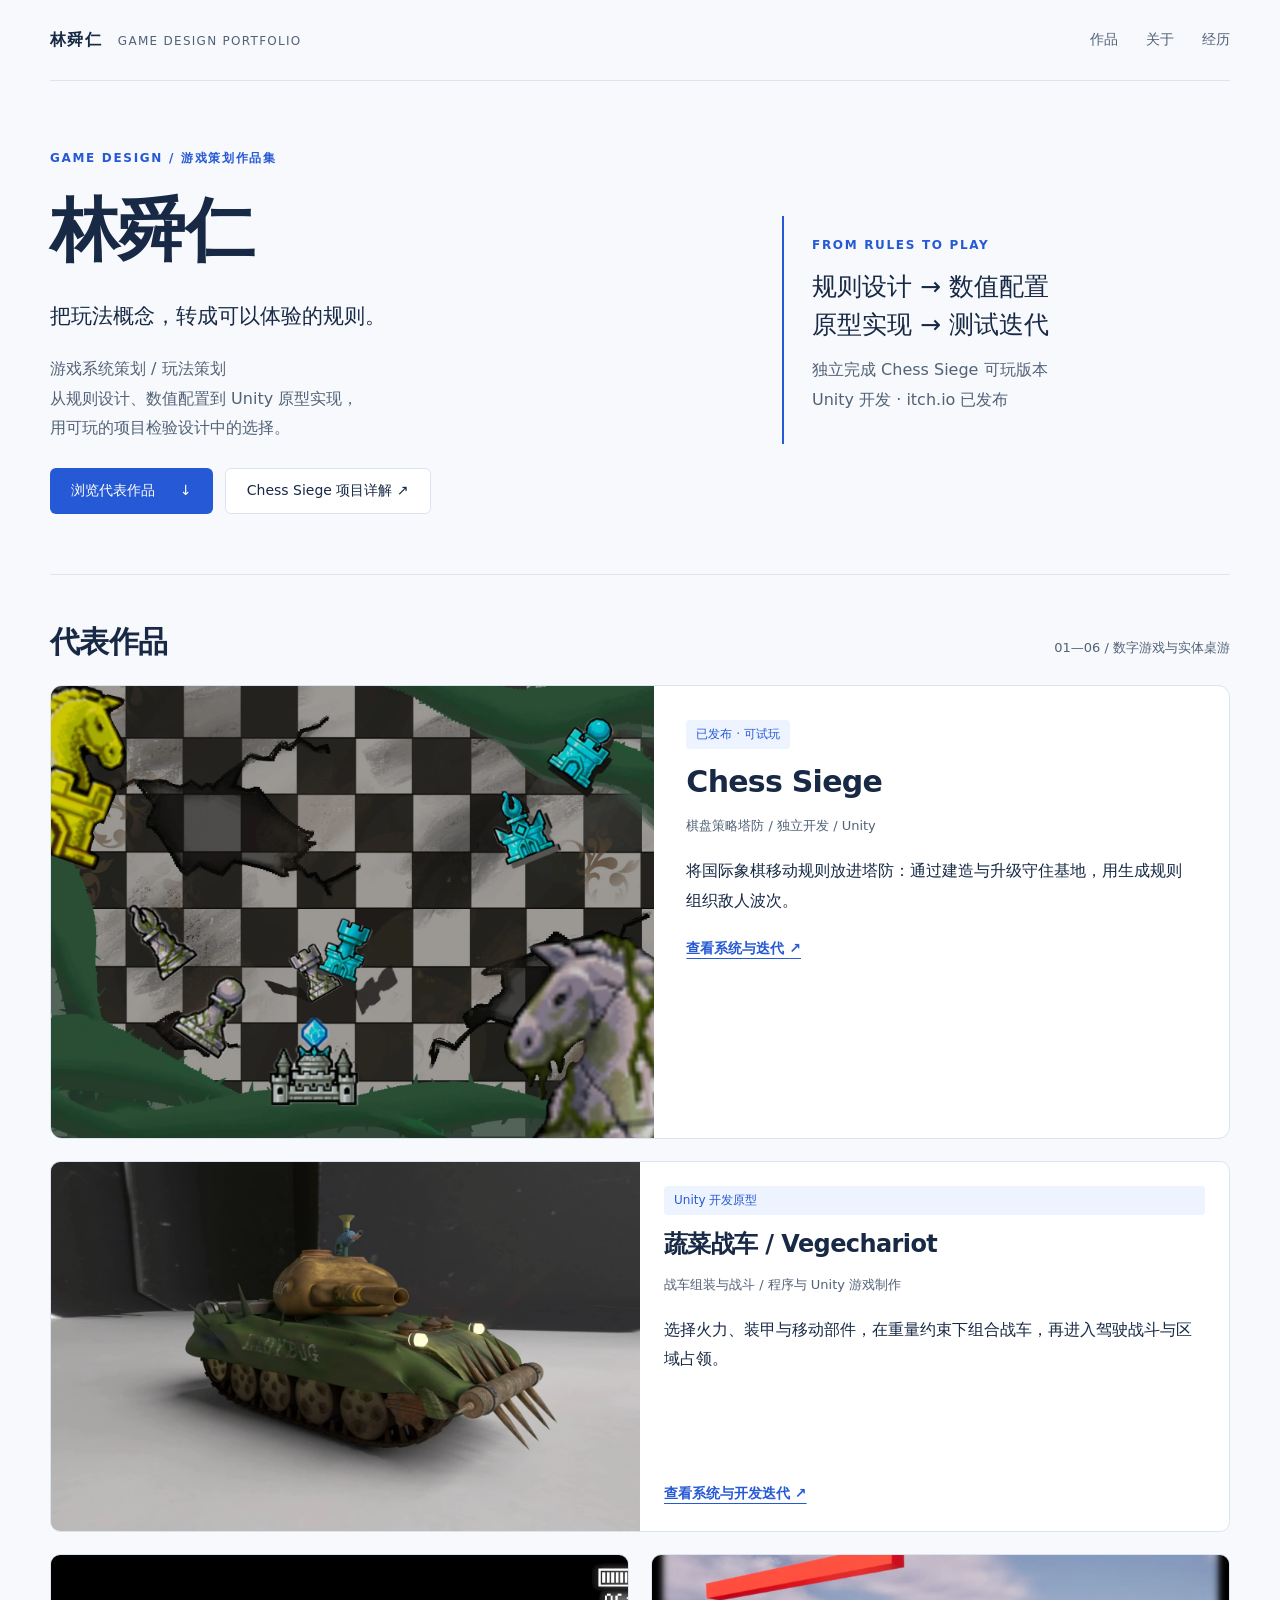
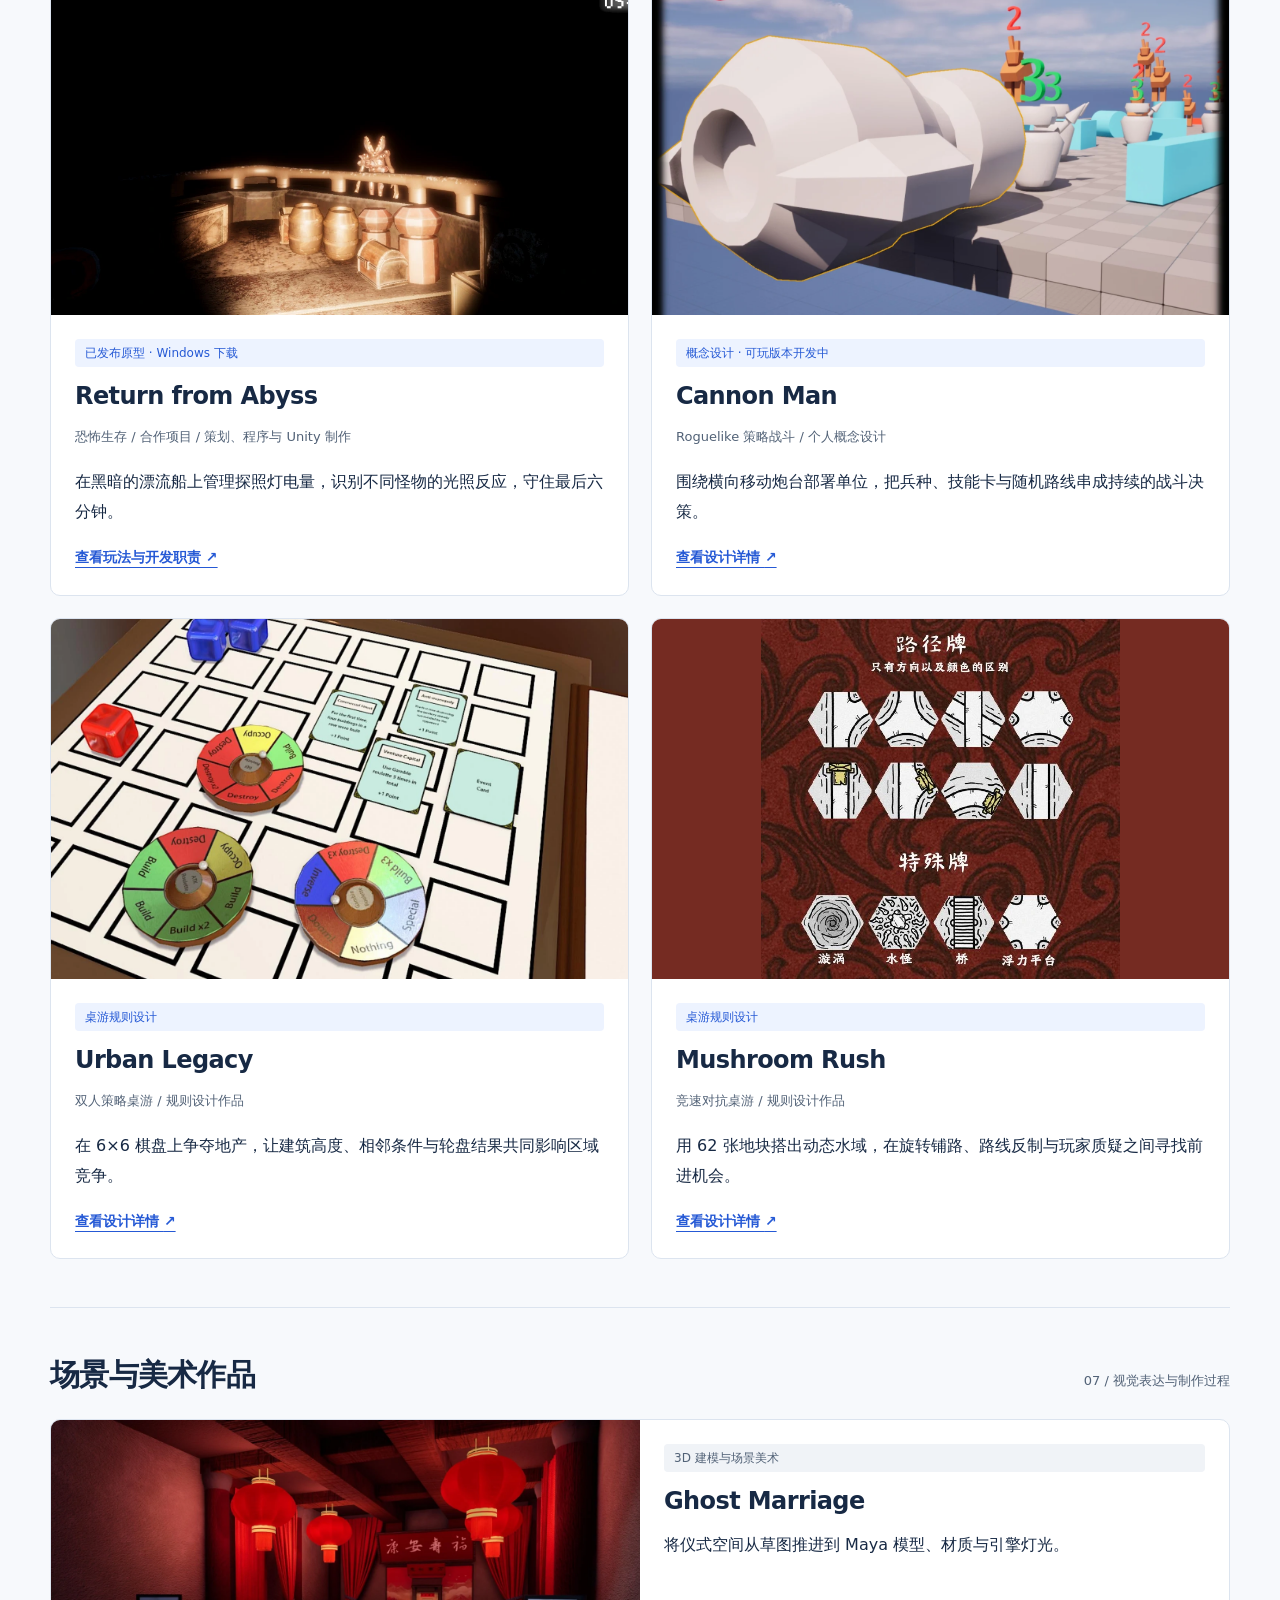
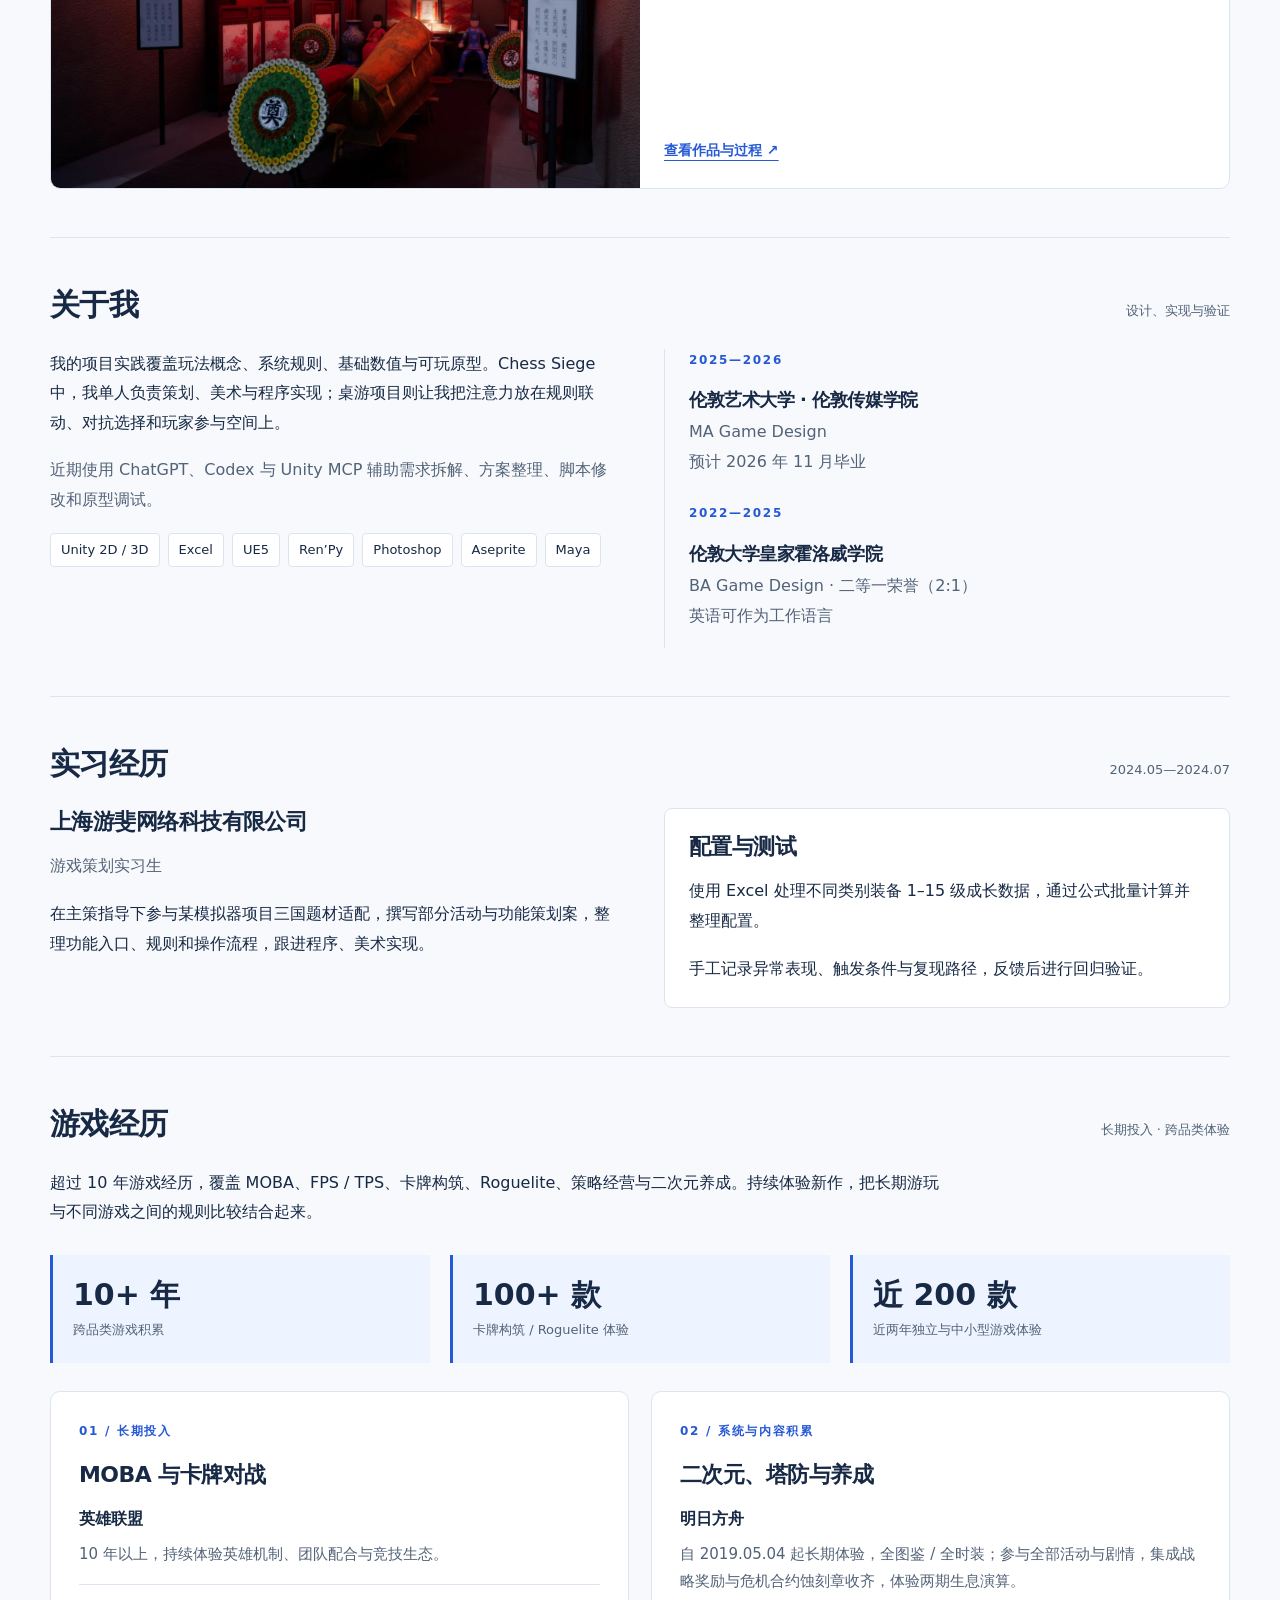
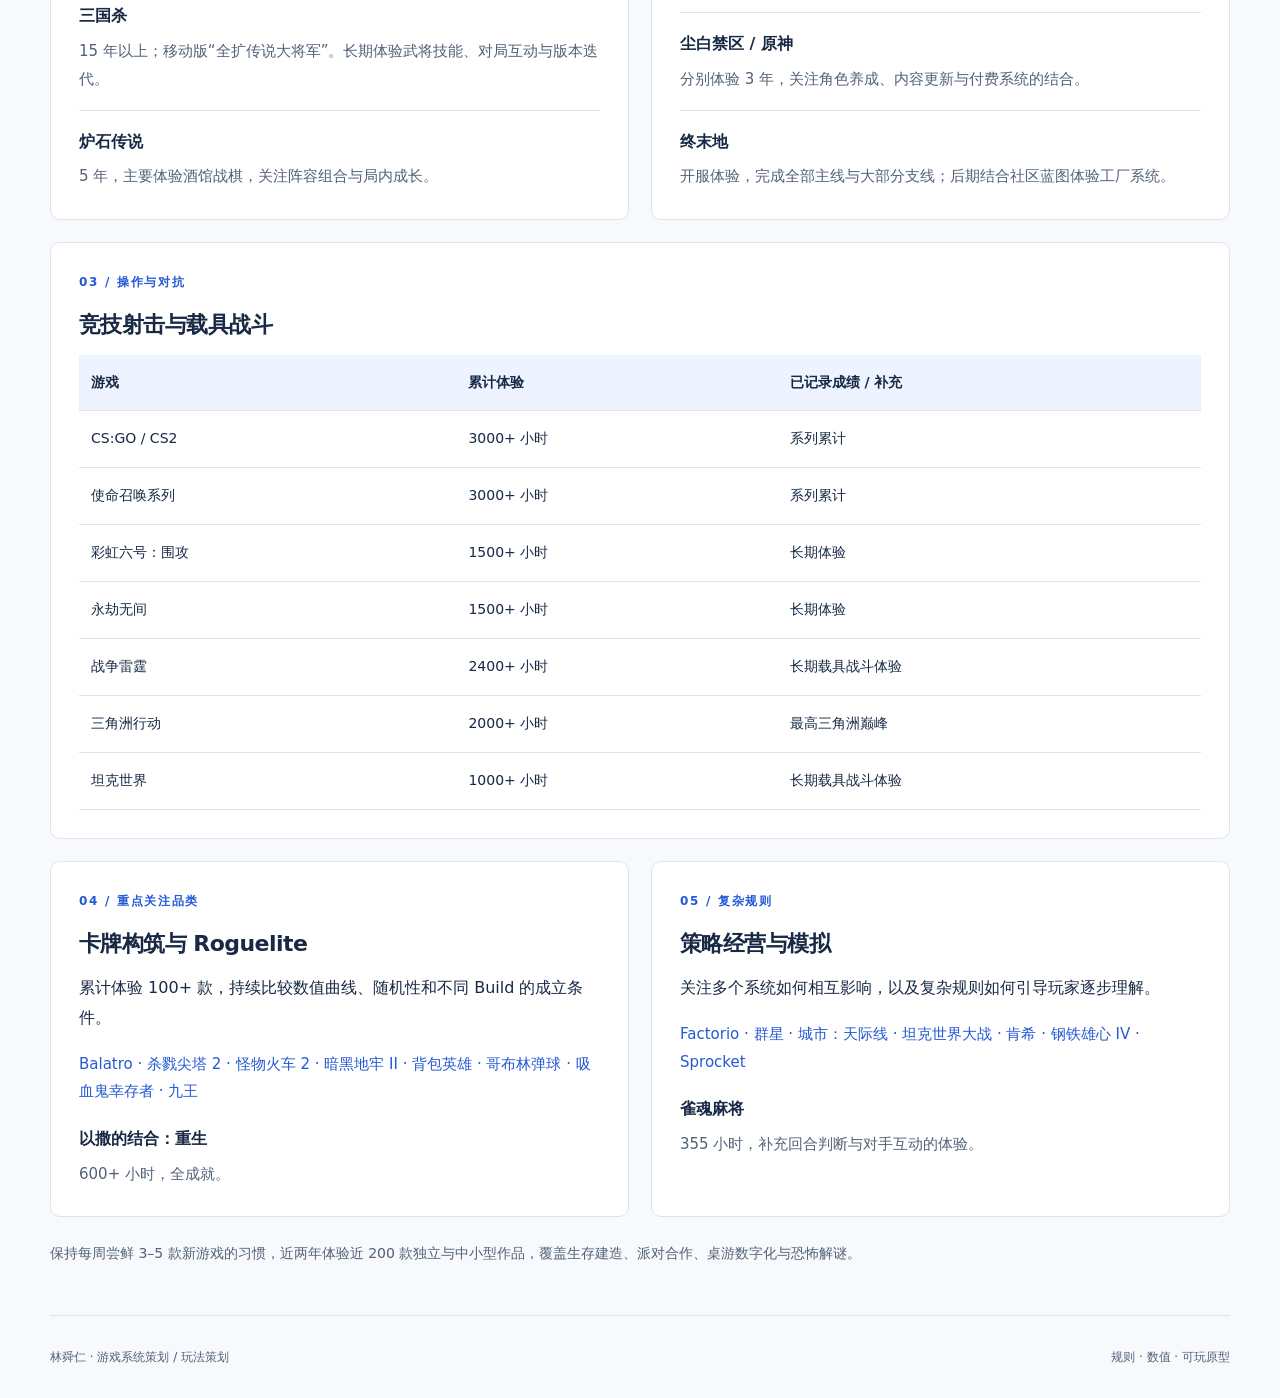
==== site/index.html @ e07d3a99 "Publish first portfolio version" ====
<!doctype html><html lang="zh-CN"><head><meta charset="utf-8"><meta name="viewport" content="width=device-width,initial-scale=1"><meta name="description" content="游戏策划作品集：林舜仁的游戏系统策划与玩法策划作品集，展示规则、数值配置和可玩原型。"><meta name="robots" content="noindex"><title>游戏策划作品集｜林舜仁</title><link rel="icon" type="image/svg+xml" href="assets/favicon.svg"><link rel="stylesheet" href="assets/style.css"></head><body><a class="skip" href="#main">跳到正文</a><header class="wrap top"><a class="brand" href="index.html">林舜仁<span>GAME DESIGN PORTFOLIO</span></a><nav aria-label="主导航"><a href="index.html#projects">作品</a><a href="index.html#about">关于</a><a href="index.html#experience">经历</a></nav></header><main id="main" class="wrap"><section class="hero"><div><p class="eyebrow">GAME DESIGN / 游戏策划作品集</p><h1>林舜仁</h1><p class="lead">把玩法概念，转成可以体验的规则。</p><p class="intro">游戏系统策划 / 玩法策划<br>从规则设计、数值配置到 Unity 原型实现，<br>用可玩的项目检验设计中的选择。</p><div class="actions"><a class="button" href="#projects">浏览代表作品 <span aria-hidden="true">↓</span></a><a class="button secondary" href="projects/chess-siege.html">Chess Siege 项目详解 ↗</a></div></div><aside class="hero-note"><p class="eyebrow">FROM RULES TO PLAY</p><p class="large">规则设计 → 数值配置<br>原型实现 → 测试迭代</p><p class="muted">独立完成 Chess Siege 可玩版本<br>Unity 开发 · itch.io 已发布</p></aside></section><section id="projects" class="section"><div class="section-head"><h2>代表作品</h2><span>01—06 / 数字游戏与实体桌游</span></div><article class="featured"><div class="feature-art"><img src="assets/works/chess-cover.webp" alt="Chess Siege 原作品主视觉" width="1600" height="1199" loading="lazy"></div><div class="card-body"><span class="tag">已发布 · 可试玩</span><h3>Chess Siege</h3><p class="meta">棋盘策略塔防 / 独立开发 / Unity</p><p>将国际象棋移动规则放进塔防：通过建造与升级守住基地，用生成规则组织敌人波次。</p><a class="detail-link" href="projects/chess-siege.html">查看系统与迭代 <span aria-hidden="true">↗</span></a></div></article><div class="cards"><article class="card vege-card"><div class="feature-art"><img src="assets/works/vegechariot-cover.webp" width="1600" height="888" alt="蔬菜战车项目封面：由蔬菜部件组合的战车" loading="lazy"></div><div class="card-body"><span class="tag">Unity 开发原型</span><h3>蔬菜战车 / Vegechariot</h3><p class="meta">战车组装与战斗 / 程序与 Unity 游戏制作</p><p>选择火力、装甲与移动部件，在重量约束下组合战车，再进入驾驶战斗与区域占领。</p><a class="detail-link" href="projects/vegechariot.html">查看系统与开发迭代 ↗</a></div></article><article class="card"><div class="feature-art"><img src="assets/works/abyss-cover.webp" width="1009" height="560" alt="Return from Abyss 的甲板与怪物游戏画面" loading="lazy"></div><div class="card-body"><span class="tag">已发布原型 · Windows 下载</span><h3>Return from Abyss</h3><p class="meta">恐怖生存 / 合作项目 / 策划、程序与 Unity 制作</p><p>在黑暗的漂流船上管理探照灯电量，识别不同怪物的光照反应，守住最后六分钟。</p><a class="detail-link" href="projects/return-from-abyss.html">查看玩法与开发职责 ↗</a></div></article><article class="card"><div class="feature-art"><img src="assets/works/cannon-cover.webp" alt="Cannon Man 概念主视觉" width="1559" height="1400" loading="lazy"></div><div class="card-body"><span class="tag">概念设计 · 可玩版本开发中</span><h3>Cannon Man</h3><p class="meta">Roguelike 策略战斗 / 个人概念设计</p><p>围绕横向移动炮台部署单位，把兵种、技能卡与随机路线串成持续的战斗决策。</p><a class="detail-link" href="projects/cannon-man.html">查看设计详情 <span aria-hidden="true">↗</span></a></div></article><article class="card"><div class="feature-art"><img src="assets/works/urban-cover.webp" alt="Urban Legacy 棋盘与组件" width="1464" height="1342" loading="lazy"></div><div class="card-body"><span class="tag">桌游规则设计</span><h3>Urban Legacy</h3><p class="meta">双人策略桌游 / 规则设计作品</p><p>在 6×6 棋盘上争夺地产，让建筑高度、相邻条件与轮盘结果共同影响区域竞争。</p><a class="detail-link" href="projects/urban-legacy.html">查看设计详情 <span aria-hidden="true">↗</span></a></div></article><article class="card"><div class="feature-art"><img src="assets/works/mushroom-cover.webp" alt="Mushroom Rush 原规则中的地块设计" width="660" height="662" loading="lazy"></div><div class="card-body"><span class="tag">桌游规则设计</span><h3>Mushroom Rush</h3><p class="meta">竞速对抗桌游 / 规则设计作品</p><p>用 62 张地块搭出动态水域，在旋转铺路、路线反制与玩家质疑之间寻找前进机会。</p><a class="detail-link" href="projects/mushroom-rush.html">查看设计详情 <span aria-hidden="true">↗</span></a></div></article></div></section><section id="visual-works" class="section"><div class="section-head"><h2>场景与美术作品</h2><span>07 / 视觉表达与制作过程</span></div><div class="art-cards"><article class="card"><div class="feature-art"><img src="assets/works/ghost-cover.webp" width="1600" height="900" alt="Ghost Marriage 最终作品画面" loading="lazy"></div><div class="card-body"><span class="tag neutral">3D 建模与场景美术</span><h3>Ghost Marriage</h3><p>将仪式空间从草图推进到 Maya 模型、材质与引擎灯光。</p><a class="detail-link" href="projects/ghost-marriage.html">查看作品与过程 ↗</a></div></article></div></section><section id="about" class="section"><div class="section-head"><h2>关于我</h2><span>设计、实现与验证</span></div><div class="split"><div><p>我的项目实践覆盖玩法概念、系统规则、基础数值与可玩原型。Chess Siege 中，我单人负责策划、美术与程序实现；桌游项目则让我把注意力放在规则联动、对抗选择和玩家参与空间上。</p><p class="muted">近期使用 ChatGPT、Codex 与 Unity MCP 辅助需求拆解、方案整理、脚本修改和原型调试。</p><div class="tools"><span>Unity 2D / 3D</span><span>Excel</span><span>UE5</span><span>Ren’Py</span><span>Photoshop</span><span>Aseprite</span><span>Maya</span></div></div><div class="timeline"><article><p class="eyebrow">2025—2026</p><h3>伦敦艺术大学 · 伦敦传媒学院</h3><p class="muted">MA Game Design<br>预计 2026 年 11 月毕业</p></article><article><p class="eyebrow">2022—2025</p><h3>伦敦大学皇家霍洛威学院</h3><p class="muted">BA Game Design · 二等一荣誉（2:1）<br>英语可作为工作语言</p></article></div></div></section><section id="experience" class="section"><div class="section-head"><h2>实习经历</h2><span>2024.05—2024.07</span></div><div class="split"><div><h3>上海游斐网络科技有限公司</h3><p class="muted">游戏策划实习生</p><p>在主策指导下参与某模拟器项目三国题材适配，撰写部分活动与功能策划案，整理功能入口、规则和操作流程，跟进程序、美术实现。</p></div><div class="block"><h3>配置与测试</h3><p>使用 Excel 处理不同类别装备 1–15 级成长数据，通过公式批量计算并整理配置。</p><p>手工记录异常表现、触发条件与复现路径，反馈后进行回归验证。</p></div></div></section><section id="games" class="section"><div class="section-head"><h2>游戏经历</h2><span>长期投入 · 跨品类体验</span></div>
<p class="experience-intro">超过 10 年游戏经历，覆盖 MOBA、FPS / TPS、卡牌构筑、Roguelite、策略经营与二次元养成。持续体验新作，把长期游玩与不同游戏之间的规则比较结合起来。</p>
<div class="experience-stats"><div><strong>10+ 年</strong><span>跨品类游戏积累</span></div><div><strong>100+ 款</strong><span>卡牌构筑 / Roguelite 体验</span></div><div><strong>近 200 款</strong><span>近两年独立与中小型游戏体验</span></div></div>
<div class="experience-grid">
<article class="experience-card"><p class="eyebrow">01 / 长期投入</p><h3>MOBA 与卡牌对战</h3><dl class="experience-list"><div><dt>英雄联盟</dt><dd>10 年以上，持续体验英雄机制、团队配合与竞技生态。</dd></div><div><dt>三国杀</dt><dd>15 年以上；移动版“全扩传说大将军”。长期体验武将技能、对局互动与版本迭代。</dd></div><div><dt>炉石传说</dt><dd>5 年，主要体验酒馆战棋，关注阵容组合与局内成长。</dd></div></dl></article>
<article class="experience-card"><p class="eyebrow">02 / 系统与内容积累</p><h3>二次元、塔防与养成</h3><dl class="experience-list"><div><dt>明日方舟</dt><dd>自 2019.05.04 起长期体验，全图鉴 / 全时装；参与全部活动与剧情，集成战略奖励与危机合约蚀刻章收齐，体验两期生息演算。</dd></div><div><dt>尘白禁区 / 原神</dt><dd>分别体验 3 年，关注角色养成、内容更新与付费系统的结合。</dd></div><div><dt>终末地</dt><dd>开服体验，完成全部主线与大部分支线；后期结合社区蓝图体验工厂系统。</dd></div></dl></article>
<article class="experience-card experience-wide"><p class="eyebrow">03 / 操作与对抗</p><h3>竞技射击与载具战斗</h3><div class="table-wrap"><table><thead><tr><th scope="col">游戏</th><th scope="col">累计体验</th><th scope="col">已记录成绩 / 补充</th></tr></thead><tbody>
<tr><td>CS:GO / CS2</td><td>3000+ 小时</td><td>系列累计</td></tr><tr><td>使命召唤系列</td><td>3000+ 小时</td><td>系列累计</td></tr><tr><td>彩虹六号：围攻</td><td>1500+ 小时</td><td>长期体验</td></tr><tr><td>永劫无间</td><td>1500+ 小时</td><td>长期体验</td></tr><tr><td>战争雷霆</td><td>2400+ 小时</td><td>长期载具战斗体验</td></tr><tr><td>三角洲行动</td><td>2000+ 小时</td><td>最高三角洲巅峰</td></tr><tr><td>坦克世界</td><td>1000+ 小时</td><td>长期载具战斗体验</td></tr>
</tbody></table></div></article>
<article class="experience-card"><p class="eyebrow">04 / 重点关注品类</p><h3>卡牌构筑与 Roguelite</h3><p>累计体验 100+ 款，持续比较数值曲线、随机性和不同 Build 的成立条件。</p><p class="game-titles">Balatro · 杀戮尖塔 2 · 怪物火车 2 · 暗黑地牢 II · 背包英雄 · 哥布林弹球 · 吸血鬼幸存者 · 九王</p><dl class="experience-list"><div><dt>以撒的结合：重生</dt><dd>600+ 小时，全成就。</dd></div></dl></article>
<article class="experience-card"><p class="eyebrow">05 / 复杂规则</p><h3>策略经营与模拟</h3><p>关注多个系统如何相互影响，以及复杂规则如何引导玩家逐步理解。</p><p class="game-titles">Factorio · 群星 · 城市：天际线 · 坦克世界大战 · 肯希 · 钢铁雄心 IV · Sprocket</p><dl class="experience-list"><div><dt>雀魂麻将</dt><dd>355 小时，补充回合判断与对手互动的体验。</dd></div></dl></article>
</div><p class="experience-closing">保持每周尝鲜 3–5 款新游戏的习惯，近两年体验近 200 款独立与中小型作品，覆盖生存建造、派对合作、桌游数字化与恐怖解谜。</p></section></main><footer class="wrap"><span>林舜仁 · 游戏系统策划 / 玩法策划</span><span>规则 · 数值 · 可玩原型</span></footer></body></html>
---- site/assets/style.css ----
:root{--blue:#2559d5;--ink:#172944;--muted:#526277;--line:#dce4ef;--bg:#f7f9fc;--white:#fff}*{box-sizing:border-box}html{scroll-behavior:smooth;scroll-padding-top:30px}body{margin:0;background:var(--bg);color:var(--ink);font:16px/1.85 system-ui,-apple-system,"Segoe UI","Microsoft YaHei",sans-serif}a{color:var(--blue);text-underline-offset:5px}a:hover{text-decoration:underline}a:focus-visible{outline:3px solid var(--blue);outline-offset:5px;border-radius:3px}p{margin:0 0 18px}h1,h2,h3{line-height:1.25;letter-spacing:-.025em}h1{font-size:clamp(42px,5.4vw,76px);margin:12px 0 24px}h2{font-size:30px;margin:0 0 24px}h3{font-size:22px;margin:0 0 16px}.wrap{width:min(1180px,calc(100% - 64px));margin:auto}.top{display:flex;align-items:center;justify-content:space-between;gap:20px;padding:25px 0;border-bottom:1px solid var(--line)}.brand{text-decoration:none;color:var(--ink);font-weight:750;letter-spacing:.08em}.brand span{font-weight:400;font-size:12px;margin-left:16px;color:var(--muted)}nav{display:flex;gap:28px}nav a{font-size:14px;text-decoration:none;color:var(--muted)}.skip{position:absolute;left:20px;top:-100px;background:white;padding:10px;z-index:10}.skip:focus{top:8px}.eyebrow{color:var(--blue);font-size:12px;letter-spacing:.14em;font-weight:650}.hero{padding:66px 0 60px;display:grid;grid-template-columns:1.5fr 1fr;gap:60px;align-items:center}.hero .lead{font-size:21px;max-width:680px}.muted,.intro{color:var(--muted)}.button{display:inline-flex;align-items:center;justify-content:center;min-height:46px;padding:9px 21px;border-radius:6px;background:var(--blue);color:white;text-decoration:none;font-size:14px;gap:25px}.button.secondary{background:white;border:1px solid var(--line);color:var(--ink)}.actions{display:flex;flex-wrap:wrap;gap:12px;margin-top:25px}.hero-note{border-left:2px solid var(--blue);padding:18px 0 18px 28px}.hero-note p{margin-bottom:12px}.hero-note .large{font-size:25px;line-height:1.5}.section{padding:48px 0;border-top:1px solid var(--line)}.section-head{display:flex;justify-content:space-between;align-items:baseline;gap:16px;margin-bottom:25px}.section-head h2{margin:0}.section-head span{font-size:13px;color:var(--muted)}.featured{display:grid;grid-template-columns:1.05fr 1fr;background:white;border:1px solid var(--line);border-radius:12px;overflow:hidden}.feature-art{background:#edf3ff;display:flex;align-items:center;padding:16px}.feature-art img{width:100%;height:auto}.card-body{padding:32px}.card-body h3{font-size:30px;margin:14px 0}.tag{display:inline-block;font-size:12px;color:var(--blue);background:#edf3ff;padding:3px 10px;border-radius:4px}.tag.neutral{color:var(--muted);background:#f0f3f7}.meta{color:var(--muted);font-size:13px}.cards{display:grid;grid-template-columns:repeat(3,1fr);gap:22px;margin-top:22px}.card{background:white;border:1px solid var(--line);border-radius:10px;overflow:hidden;display:flex;flex-direction:column}.card img{width:100%;height:auto;display:block}.card .card-body{padding:24px;display:flex;flex-direction:column;flex:1}.card h3{font-size:24px}.card .detail-link{margin-top:auto}.detail-link{font-size:14px;font-weight:650}.split{display:grid;grid-template-columns:1fr 1fr;gap:48px}.block{padding:24px;background:white;border:1px solid var(--line);border-radius:8px}.block p:last-child{margin-bottom:0}.timeline{border-left:1px solid var(--line);padding-left:24px}.timeline article+article{margin-top:26px}.timeline h3{font-size:18px;margin:6px 0}.tools{display:flex;flex-wrap:wrap;gap:8px}.tools span{border:1px solid var(--line);border-radius:4px;padding:4px 10px;font-size:13px;background:white}.games{display:grid;grid-template-columns:repeat(3,1fr);gap:18px}.games article{border-top:2px solid var(--line);padding-top:15px}.games h3{font-size:17px;margin-bottom:8px}.games p{font-size:14px;color:var(--muted)}footer{padding:30px 0;border-top:1px solid var(--line);display:flex;justify-content:space-between;gap:18px;font-size:12px;color:var(--muted)}.detail-hero{padding:44px 0}.breadcrumb{font-size:13px;margin-bottom:30px}.detail-hero h1{font-size:clamp(40px,6vw,68px)}.detail-hero .intro{max-width:790px;font-size:20px}.facts{display:grid;grid-template-columns:repeat(4,1fr);gap:20px;margin:32px 0 0;padding:23px 0;border-top:1px solid var(--line);border-bottom:1px solid var(--line)}dt{font-size:12px;color:var(--muted)}dd{margin:6px 0 0;font-size:16px}.detail-layout{display:grid;grid-template-columns:190px minmax(0,1fr);gap:54px}.toc{align-self:start;position:sticky;top:28px;display:flex;flex-direction:column;gap:12px;padding-top:24px}.toc a{font-size:14px;text-decoration:none}.prose .section{padding:34px 0}.prose h2{font-size:27px}.prose figure{margin:20px 0}.prose img{display:block;width:100%;height:auto;border-radius:8px}.prose figcaption{font-size:12px;color:var(--muted);margin-top:8px}.prose .split{gap:20px}.prose h3{font-size:19px}.callout{border-left:3px solid var(--blue);background:#edf3ff;padding:22px 24px;margin:20px 0}.table-wrap{overflow-x:auto}table{border-collapse:collapse;width:100%;font-size:14px}th,td{text-align:left;vertical-align:top;border-bottom:1px solid var(--line);padding:15px 12px}th{background:#edf3ff;font-weight:600}ul{padding-left:21px}.next{display:flex;justify-content:space-between;gap:20px;padding:30px 0 45px}.number{color:var(--blue);font-size:12px;letter-spacing:.12em} @media(max-width:850px){.hero{gap:30px}.cards{grid-template-columns:1fr}.card{display:grid;grid-template-columns:1fr 1fr}.card img{align-self:center}.detail-layout{grid-template-columns:1fr;gap:0}.toc{position:static;flex-direction:row;flex-wrap:wrap;border-bottom:1px solid var(--line);padding:0 0 20px}.games{grid-template-columns:repeat(2,1fr)}}@media(max-width:600px){.wrap{width:calc(100% - 36px)}.brand span{display:none}.top{padding:18px 0;gap:12px}nav{gap:17px}nav a{font-size:13px;display:inline-flex;align-items:center;min-height:44px}.hero{padding:40px 0;grid-template-columns:1fr;gap:24px}.hero h1{font-size:49px}.hero .lead{font-size:19px}.hero-note{padding:10px 0 10px 20px}.hero-note .large{font-size:20px}.hero-note p:last-child{margin:0}.featured,.card,.split{grid-template-columns:1fr}.card-body{padding:24px}.section{padding:34px 0}.section-head{align-items:start;flex-direction:column;gap:8px}.section-head h2,h2{font-size:26px}.facts{grid-template-columns:1fr 1fr}.detail-hero .intro{font-size:18px}.games{gap:18px}.prose .split{grid-template-columns:1fr}footer{flex-direction:column;gap:5px}.next{font-size:13px}th,td{padding:12px 8px}.feature-art{padding:5px}.toc a{min-height:36px;display:inline-flex;align-items:center}}@media(prefers-reduced-motion:reduce){html{scroll-behavior:auto}}

/* Real project material, second edition */
.featured .feature-art{padding:0;min-height:350px;background:#e6ecf4}.featured .feature-art img{height:100%;object-fit:cover}.card .feature-art{padding:0;aspect-ratio:16/10;overflow:hidden}.card .feature-art img{width:100%;height:100%;object-fit:cover}.card:last-child .feature-art img[src*="mushroom"]{object-fit:contain;background:#752b22}.art-cards{display:grid;grid-template-columns:1fr 1fr;gap:22px}.gallery{display:grid;grid-template-columns:1fr 1fr;gap:22px;align-items:start}.prose .work-photo{margin:20px 0 26px}.work-photo a{display:block;border-radius:8px;background:#edf1f6;overflow:hidden}.prose .work-photo img{max-height:600px;object-fit:contain;image-rendering:auto}.gallery .work-photo img{height:290px;object-fit:contain}.work-photo figcaption{line-height:1.6;margin-top:10px}.prose .meta{margin-top:14px}.work-photo a:hover{box-shadow:0 0 0 2px var(--blue)}
.cards{grid-template-columns:repeat(2,1fr)}.art-cards{grid-template-columns:1fr}.art-cards .card{display:grid;grid-template-columns:1fr 1fr}.abyss-image{max-width:630px;margin:auto}.art-cards .card-body{justify-content:center}
@media(max-width:850px){.art-cards .card{display:flex}.featured .feature-art{min-height:280px}}@media(max-width:600px){.featured .feature-art{min-height:0;aspect-ratio:4/3}.gallery,.art-cards{grid-template-columns:1fr}.gallery{gap:0}.gallery .work-photo img{height:auto;max-height:380px}.prose .work-photo img{max-height:420px}.card .feature-art{aspect-ratio:16/10}.art-cards .card{display:flex}}
@media(max-width:850px){.cards{grid-template-columns:1fr}}
.cards .vege-card{grid-column:1/-1;display:grid;grid-template-columns:1fr 1fr}.cards .vege-card .card-body{justify-content:center}.experience-intro{max-width:900px}.experience-stats{display:grid;grid-template-columns:repeat(3,1fr);gap:20px;margin:28px 0}.experience-stats>div{padding:20px;border-left:3px solid var(--blue);background:#edf3ff}.experience-stats strong{display:block;font-size:30px;line-height:1.3}.experience-stats span{font-size:13px;color:var(--muted)}.experience-grid{display:grid;grid-template-columns:1fr 1fr;gap:22px}.experience-card{background:white;border:1px solid var(--line);border-radius:10px;padding:28px}.experience-wide{grid-column:1/-1}.experience-list{margin:0}.experience-list>div+div{border-top:1px solid var(--line);margin-top:16px;padding-top:16px}.experience-list dt{font-size:16px;color:var(--ink);font-weight:600}.experience-list dd{color:var(--muted);font-size:15px;margin-top:7px}.game-titles{color:var(--blue);font-size:15px}.experience-closing{margin:24px 0 0;color:var(--muted);font-size:14px}@media(max-width:600px){.cards .vege-card,.experience-grid{grid-template-columns:1fr}.experience-stats{gap:8px}.experience-stats>div{padding:12px 9px}.experience-stats strong{font-size:23px}.experience-stats span{font-size:12px}.experience-card{padding:22px}.experience-wide{grid-column:auto}}
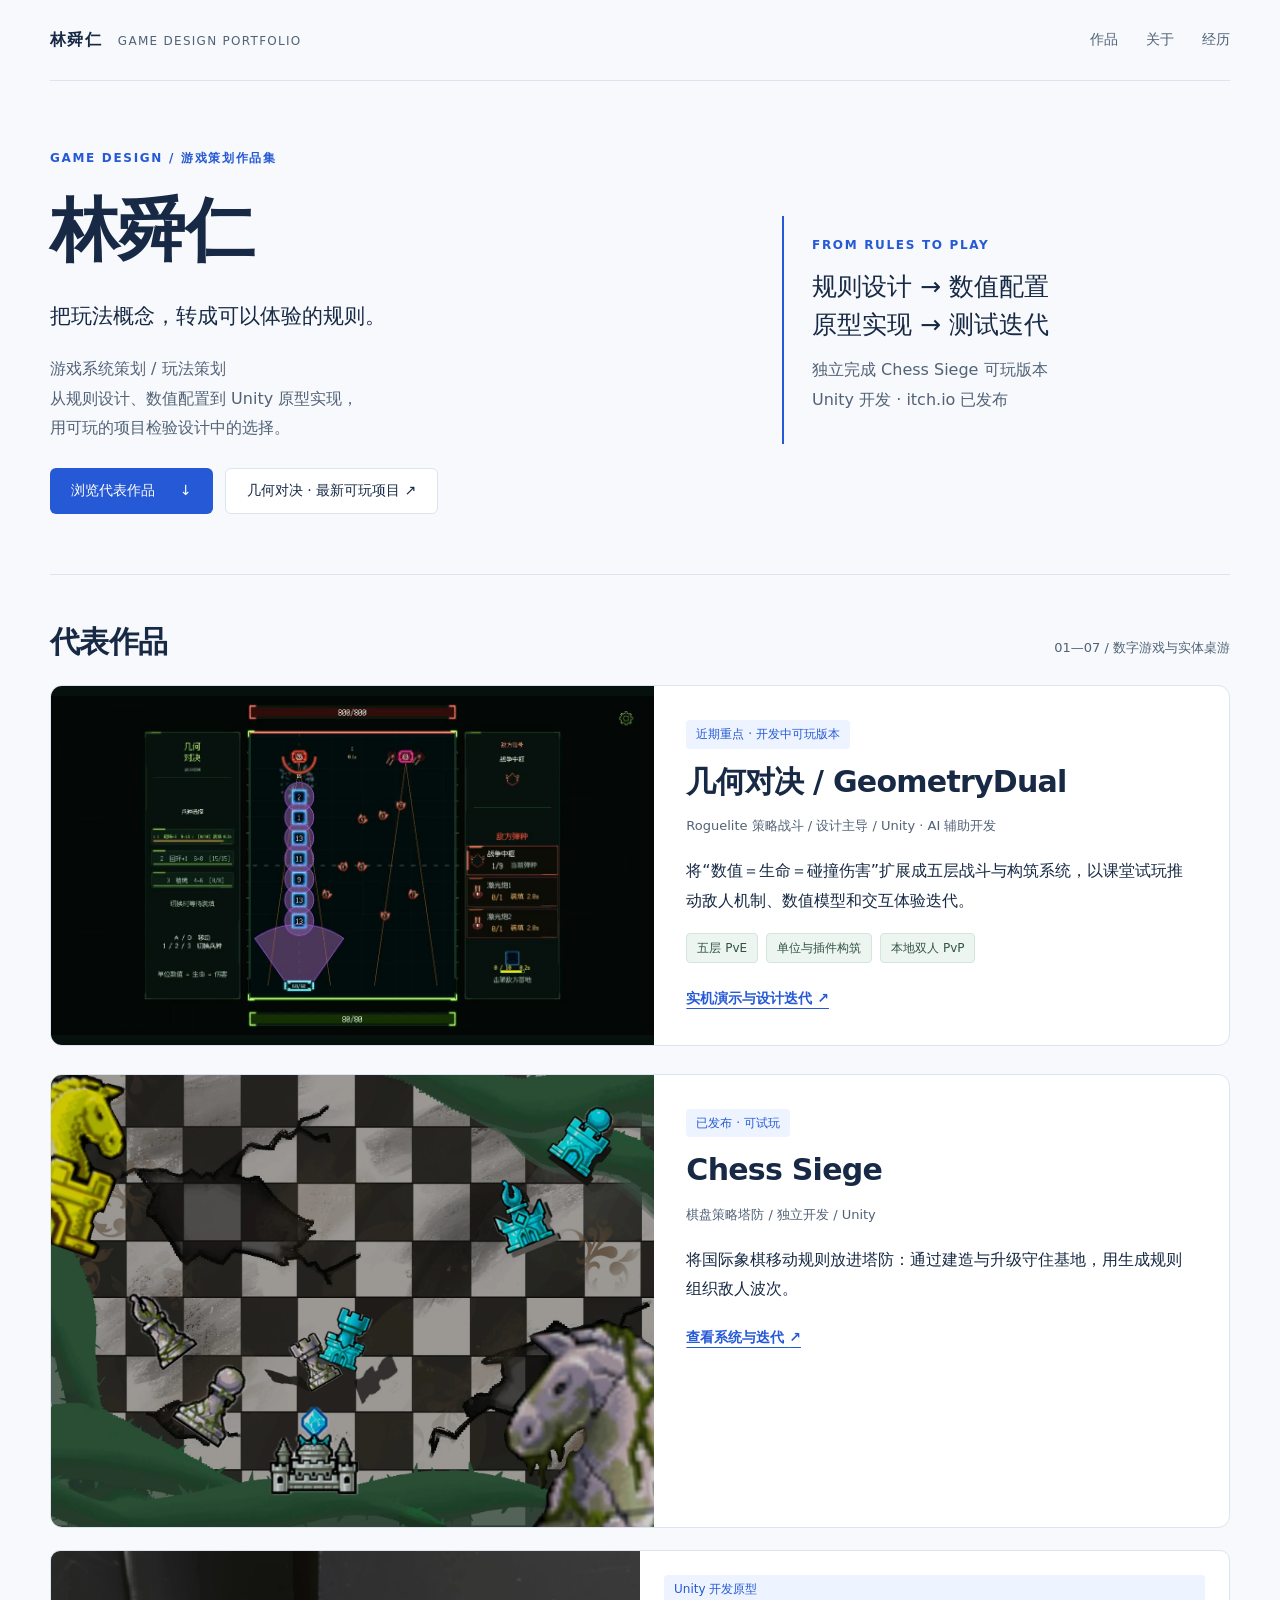
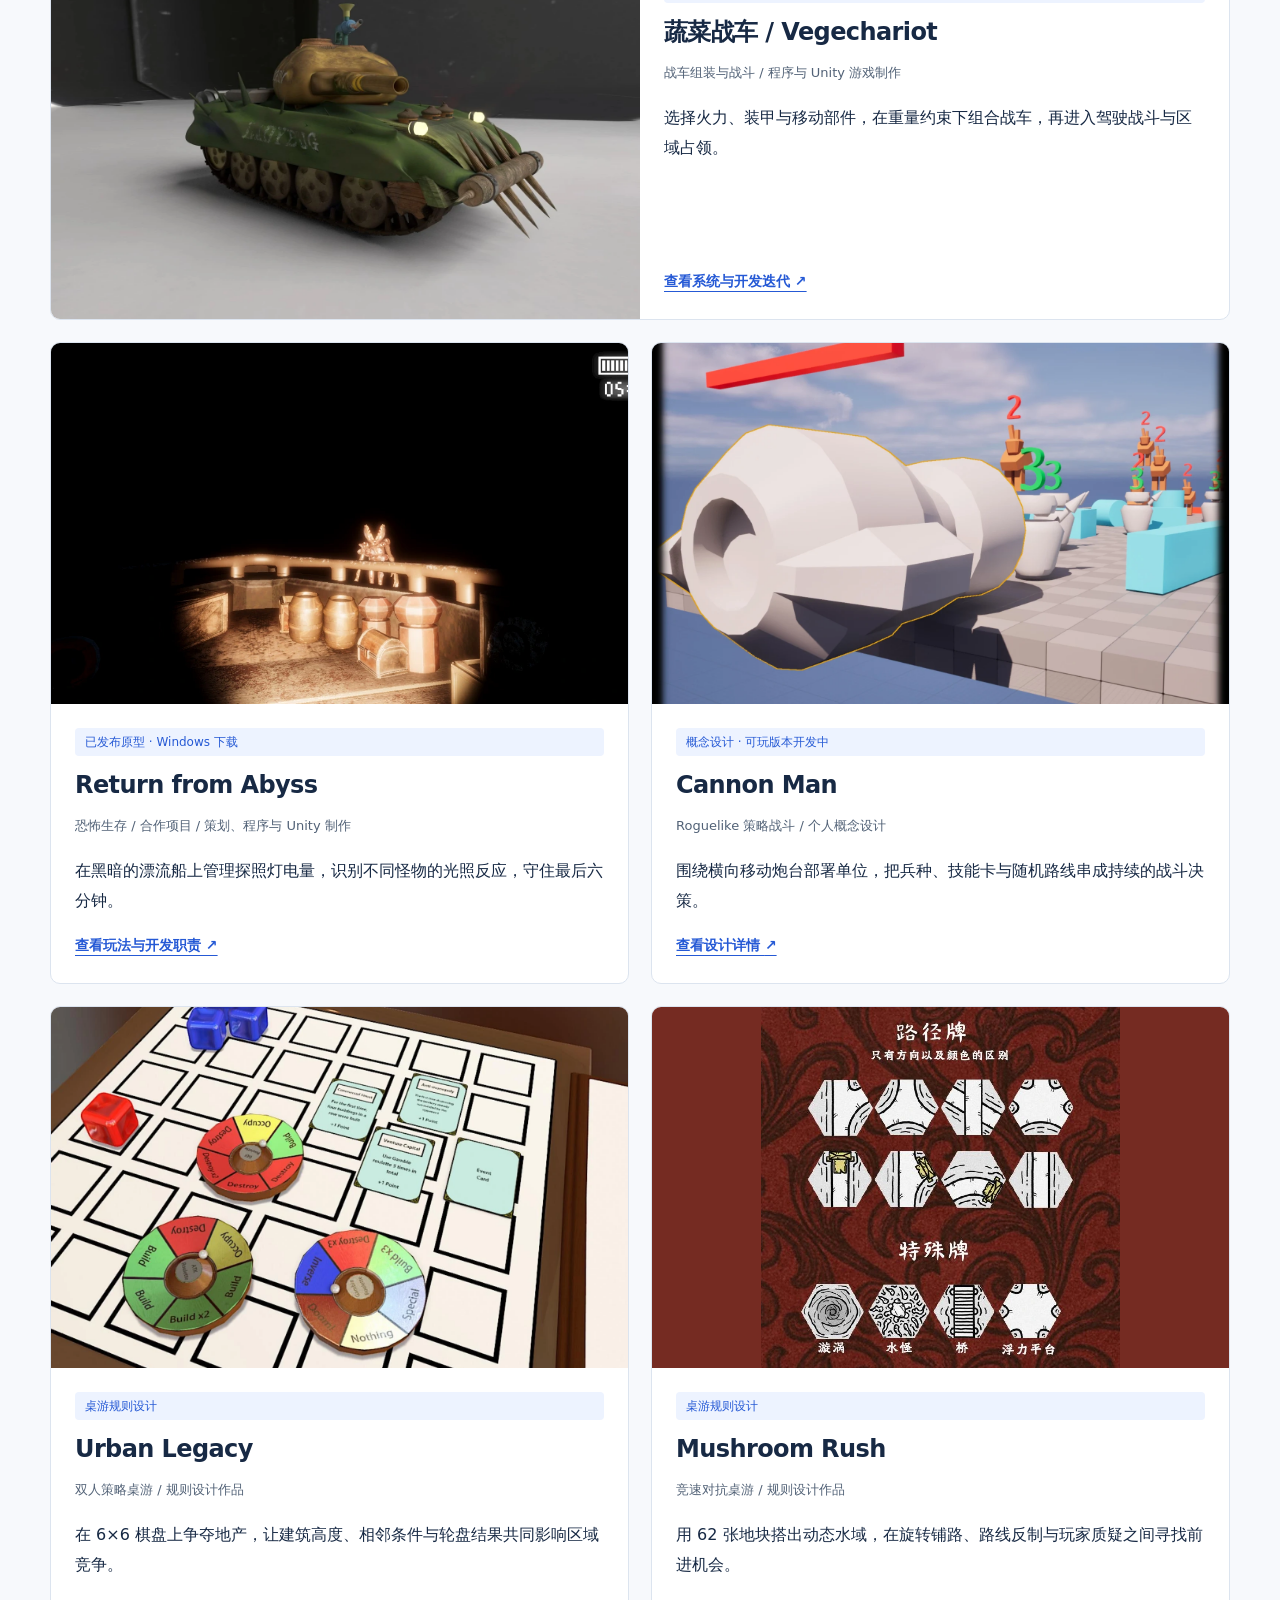
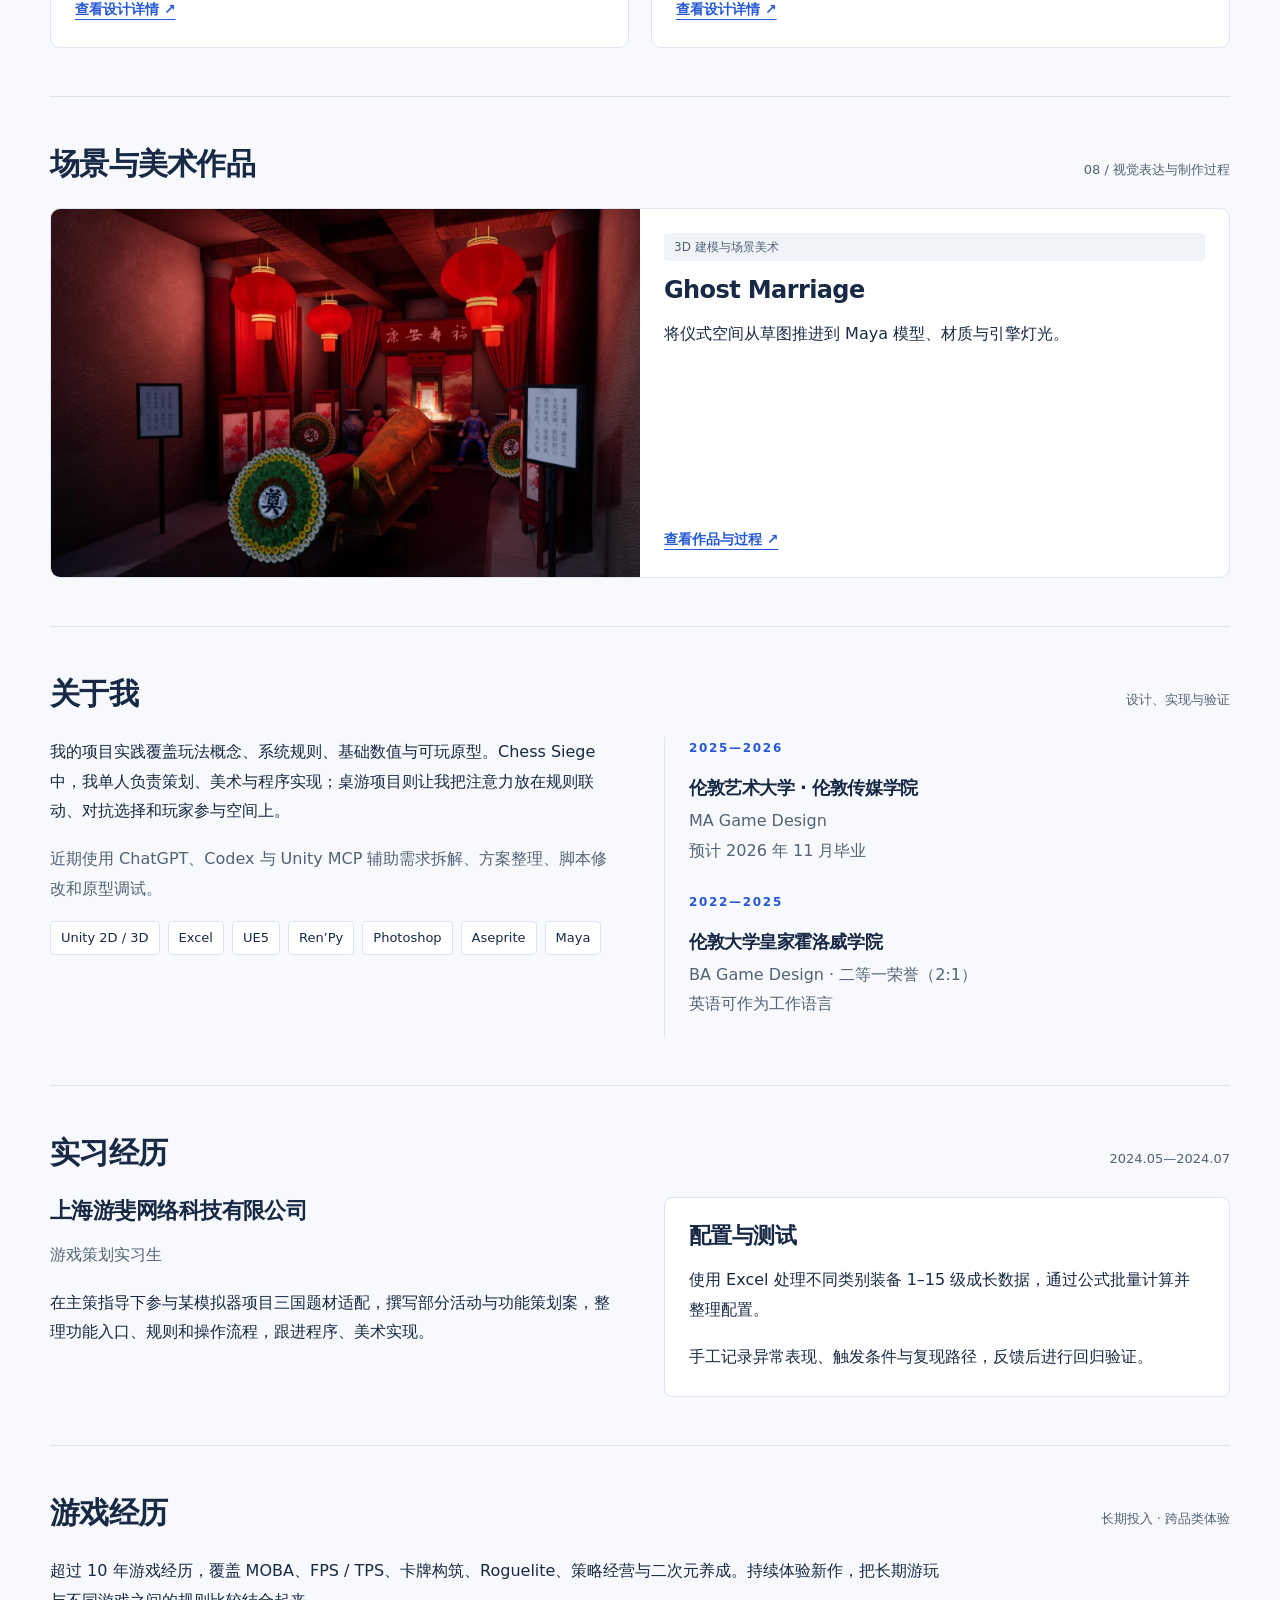
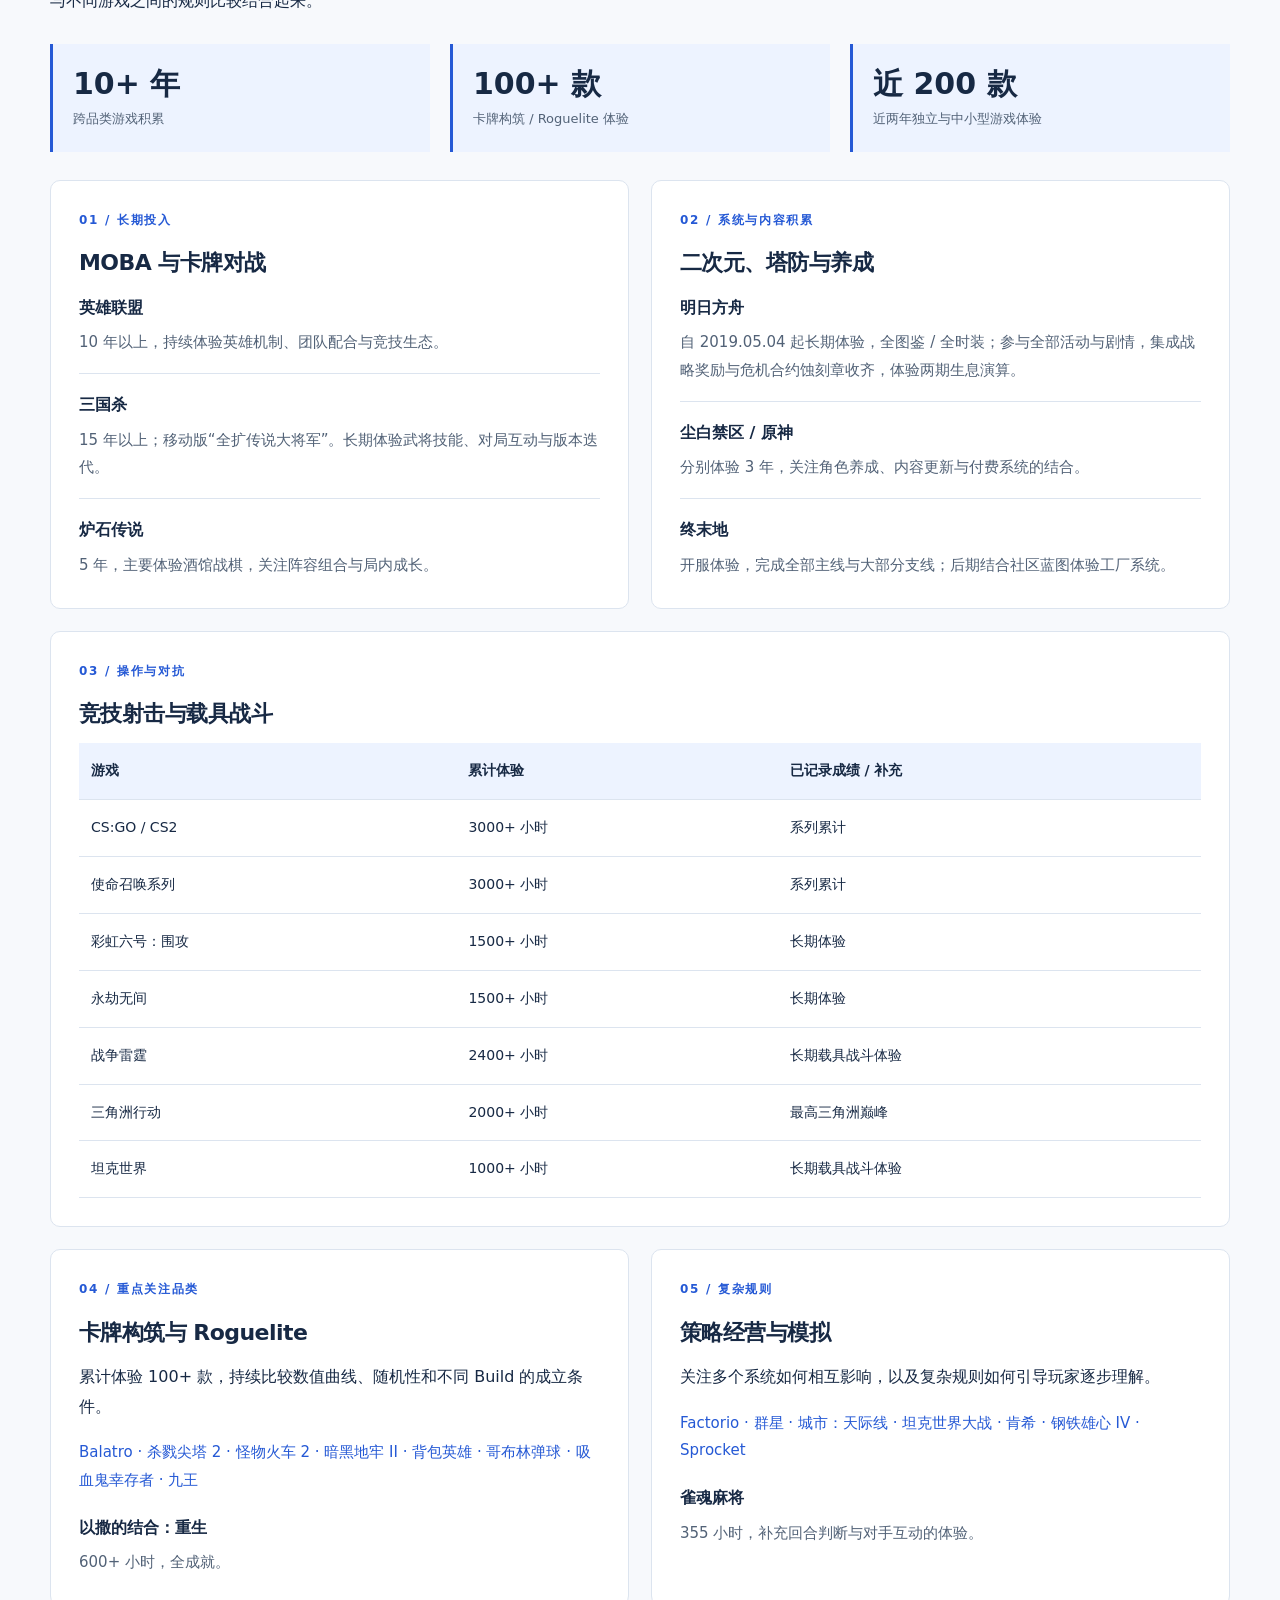
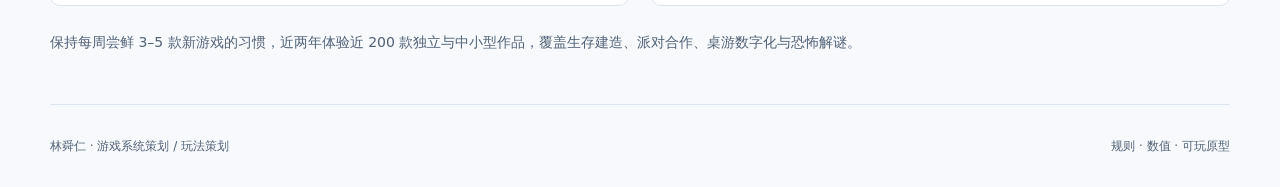
==== commit 7c995a6e: "Add GeometryDual playable prototype case study" ====
--- a/site/index.html
+++ b/site/index.html
@@ -1,4 +1,4 @@
-<!doctype html><html lang="zh-CN"><head><meta charset="utf-8"><meta name="viewport" content="width=device-width,initial-scale=1"><meta name="description" content="游戏策划作品集：林舜仁的游戏系统策划与玩法策划作品集，展示规则、数值配置和可玩原型。"><meta name="robots" content="noindex"><title>游戏策划作品集｜林舜仁</title><link rel="icon" type="image/svg+xml" href="assets/favicon.svg"><link rel="stylesheet" href="assets/style.css"></head><body><a class="skip" href="#main">跳到正文</a><header class="wrap top"><a class="brand" href="index.html">林舜仁<span>GAME DESIGN PORTFOLIO</span></a><nav aria-label="主导航"><a href="index.html#projects">作品</a><a href="index.html#about">关于</a><a href="index.html#experience">经历</a></nav></header><main id="main" class="wrap"><section class="hero"><div><p class="eyebrow">GAME DESIGN / 游戏策划作品集</p><h1>林舜仁</h1><p class="lead">把玩法概念，转成可以体验的规则。</p><p class="intro">游戏系统策划 / 玩法策划<br>从规则设计、数值配置到 Unity 原型实现，<br>用可玩的项目检验设计中的选择。</p><div class="actions"><a class="button" href="#projects">浏览代表作品 <span aria-hidden="true">↓</span></a><a class="button secondary" href="projects/chess-siege.html">Chess Siege 项目详解 ↗</a></div></div><aside class="hero-note"><p class="eyebrow">FROM RULES TO PLAY</p><p class="large">规则设计 → 数值配置<br>原型实现 → 测试迭代</p><p class="muted">独立完成 Chess Siege 可玩版本<br>Unity 开发 · itch.io 已发布</p></aside></section><section id="projects" class="section"><div class="section-head"><h2>代表作品</h2><span>01—06 / 数字游戏与实体桌游</span></div><article class="featured"><div class="feature-art"><img src="assets/works/chess-cover.webp" alt="Chess Siege 原作品主视觉" width="1600" height="1199" loading="lazy"></div><div class="card-body"><span class="tag">已发布 · 可试玩</span><h3>Chess Siege</h3><p class="meta">棋盘策略塔防 / 独立开发 / Unity</p><p>将国际象棋移动规则放进塔防：通过建造与升级守住基地，用生成规则组织敌人波次。</p><a class="detail-link" href="projects/chess-siege.html">查看系统与迭代 <span aria-hidden="true">↗</span></a></div></article><div class="cards"><article class="card vege-card"><div class="feature-art"><img src="assets/works/vegechariot-cover.webp" width="1600" height="888" alt="蔬菜战车项目封面：由蔬菜部件组合的战车" loading="lazy"></div><div class="card-body"><span class="tag">Unity 开发原型</span><h3>蔬菜战车 / Vegechariot</h3><p class="meta">战车组装与战斗 / 程序与 Unity 游戏制作</p><p>选择火力、装甲与移动部件，在重量约束下组合战车，再进入驾驶战斗与区域占领。</p><a class="detail-link" href="projects/vegechariot.html">查看系统与开发迭代 ↗</a></div></article><article class="card"><div class="feature-art"><img src="assets/works/abyss-cover.webp" width="1009" height="560" alt="Return from Abyss 的甲板与怪物游戏画面" loading="lazy"></div><div class="card-body"><span class="tag">已发布原型 · Windows 下载</span><h3>Return from Abyss</h3><p class="meta">恐怖生存 / 合作项目 / 策划、程序与 Unity 制作</p><p>在黑暗的漂流船上管理探照灯电量，识别不同怪物的光照反应，守住最后六分钟。</p><a class="detail-link" href="projects/return-from-abyss.html">查看玩法与开发职责 ↗</a></div></article><article class="card"><div class="feature-art"><img src="assets/works/cannon-cover.webp" alt="Cannon Man 概念主视觉" width="1559" height="1400" loading="lazy"></div><div class="card-body"><span class="tag">概念设计 · 可玩版本开发中</span><h3>Cannon Man</h3><p class="meta">Roguelike 策略战斗 / 个人概念设计</p><p>围绕横向移动炮台部署单位，把兵种、技能卡与随机路线串成持续的战斗决策。</p><a class="detail-link" href="projects/cannon-man.html">查看设计详情 <span aria-hidden="true">↗</span></a></div></article><article class="card"><div class="feature-art"><img src="assets/works/urban-cover.webp" alt="Urban Legacy 棋盘与组件" width="1464" height="1342" loading="lazy"></div><div class="card-body"><span class="tag">桌游规则设计</span><h3>Urban Legacy</h3><p class="meta">双人策略桌游 / 规则设计作品</p><p>在 6×6 棋盘上争夺地产，让建筑高度、相邻条件与轮盘结果共同影响区域竞争。</p><a class="detail-link" href="projects/urban-legacy.html">查看设计详情 <span aria-hidden="true">↗</span></a></div></article><article class="card"><div class="feature-art"><img src="assets/works/mushroom-cover.webp" alt="Mushroom Rush 原规则中的地块设计" width="660" height="662" loading="lazy"></div><div class="card-body"><span class="tag">桌游规则设计</span><h3>Mushroom Rush</h3><p class="meta">竞速对抗桌游 / 规则设计作品</p><p>用 62 张地块搭出动态水域，在旋转铺路、路线反制与玩家质疑之间寻找前进机会。</p><a class="detail-link" href="projects/mushroom-rush.html">查看设计详情 <span aria-hidden="true">↗</span></a></div></article></div></section><section id="visual-works" class="section"><div class="section-head"><h2>场景与美术作品</h2><span>07 / 视觉表达与制作过程</span></div><div class="art-cards"><article class="card"><div class="feature-art"><img src="assets/works/ghost-cover.webp" width="1600" height="900" alt="Ghost Marriage 最终作品画面" loading="lazy"></div><div class="card-body"><span class="tag neutral">3D 建模与场景美术</span><h3>Ghost Marriage</h3><p>将仪式空间从草图推进到 Maya 模型、材质与引擎灯光。</p><a class="detail-link" href="projects/ghost-marriage.html">查看作品与过程 ↗</a></div></article></div></section><section id="about" class="section"><div class="section-head"><h2>关于我</h2><span>设计、实现与验证</span></div><div class="split"><div><p>我的项目实践覆盖玩法概念、系统规则、基础数值与可玩原型。Chess Siege 中，我单人负责策划、美术与程序实现；桌游项目则让我把注意力放在规则联动、对抗选择和玩家参与空间上。</p><p class="muted">近期使用 ChatGPT、Codex 与 Unity MCP 辅助需求拆解、方案整理、脚本修改和原型调试。</p><div class="tools"><span>Unity 2D / 3D</span><span>Excel</span><span>UE5</span><span>Ren’Py</span><span>Photoshop</span><span>Aseprite</span><span>Maya</span></div></div><div class="timeline"><article><p class="eyebrow">2025—2026</p><h3>伦敦艺术大学 · 伦敦传媒学院</h3><p class="muted">MA Game Design<br>预计 2026 年 11 月毕业</p></article><article><p class="eyebrow">2022—2025</p><h3>伦敦大学皇家霍洛威学院</h3><p class="muted">BA Game Design · 二等一荣誉（2:1）<br>英语可作为工作语言</p></article></div></div></section><section id="experience" class="section"><div class="section-head"><h2>实习经历</h2><span>2024.05—2024.07</span></div><div class="split"><div><h3>上海游斐网络科技有限公司</h3><p class="muted">游戏策划实习生</p><p>在主策指导下参与某模拟器项目三国题材适配，撰写部分活动与功能策划案，整理功能入口、规则和操作流程，跟进程序、美术实现。</p></div><div class="block"><h3>配置与测试</h3><p>使用 Excel 处理不同类别装备 1–15 级成长数据，通过公式批量计算并整理配置。</p><p>手工记录异常表现、触发条件与复现路径，反馈后进行回归验证。</p></div></div></section><section id="games" class="section"><div class="section-head"><h2>游戏经历</h2><span>长期投入 · 跨品类体验</span></div>
+<!doctype html><html lang="zh-CN"><head><meta charset="utf-8"><meta name="viewport" content="width=device-width,initial-scale=1"><meta name="description" content="游戏策划作品集：林舜仁的游戏系统策划与玩法策划作品集，展示规则、数值配置和可玩原型。"><meta name="robots" content="noindex"><title>游戏策划作品集｜林舜仁</title><link rel="icon" type="image/svg+xml" href="assets/favicon.svg"><link rel="stylesheet" href="assets/style.css"><link rel="stylesheet" href="assets/geometry.css"></head><body><a class="skip" href="#main">跳到正文</a><header class="wrap top"><a class="brand" href="index.html">林舜仁<span>GAME DESIGN PORTFOLIO</span></a><nav aria-label="主导航"><a href="index.html#projects">作品</a><a href="index.html#about">关于</a><a href="index.html#experience">经历</a></nav></header><main id="main" class="wrap"><section class="hero"><div><p class="eyebrow">GAME DESIGN / 游戏策划作品集</p><h1>林舜仁</h1><p class="lead">把玩法概念，转成可以体验的规则。</p><p class="intro">游戏系统策划 / 玩法策划<br>从规则设计、数值配置到 Unity 原型实现，<br>用可玩的项目检验设计中的选择。</p><div class="actions"><a class="button" href="#projects">浏览代表作品 <span aria-hidden="true">↓</span></a><a class="button secondary" href="projects/geometry-dual.html">几何对决 · 最新可玩项目 ↗</a></div></div><aside class="hero-note"><p class="eyebrow">FROM RULES TO PLAY</p><p class="large">规则设计 → 数值配置<br>原型实现 → 测试迭代</p><p class="muted">独立完成 Chess Siege 可玩版本<br>Unity 开发 · itch.io 已发布</p></aside></section><section id="projects" class="section"><div class="section-head"><h2>代表作品</h2><span>01—07 / 数字游戏与实体桌游</span></div><!-- geometry-feature:start --><article class="featured gd-feature"><a class="feature-art" href="projects/geometry-dual.html" aria-label="查看几何对决项目"><img src="assets/works/geometry-boss.webp" width="1280" height="720" alt="几何对决的战争中枢实机战斗：双兵营、护盾与激光" loading="lazy"></a><div class="card-body"><span class="tag">近期重点 · 开发中可玩版本</span><h3>几何对决 / GeometryDual</h3><p class="meta">Roguelite 策略战斗 / 设计主导 / Unity · AI 辅助开发</p><p>将“数值＝生命＝碰撞伤害”扩展成五层战斗与构筑系统，以课堂试玩推动敌人机制、数值模型和交互体验迭代。</p><div class="gd-chips"><span>五层 PvE</span><span>单位与插件构筑</span><span>本地双人 PvP</span></div><a class="detail-link" href="projects/geometry-dual.html">实机演示与设计迭代 ↗</a></div></article><!-- geometry-feature:end --><article class="featured"><div class="feature-art"><img src="assets/works/chess-cover.webp" alt="Chess Siege 原作品主视觉" width="1600" height="1199" loading="lazy"></div><div class="card-body"><span class="tag">已发布 · 可试玩</span><h3>Chess Siege</h3><p class="meta">棋盘策略塔防 / 独立开发 / Unity</p><p>将国际象棋移动规则放进塔防：通过建造与升级守住基地，用生成规则组织敌人波次。</p><a class="detail-link" href="projects/chess-siege.html">查看系统与迭代 <span aria-hidden="true">↗</span></a></div></article><div class="cards"><article class="card vege-card"><div class="feature-art"><img src="assets/works/vegechariot-cover.webp" width="1600" height="888" alt="蔬菜战车项目封面：由蔬菜部件组合的战车" loading="lazy"></div><div class="card-body"><span class="tag">Unity 开发原型</span><h3>蔬菜战车 / Vegechariot</h3><p class="meta">战车组装与战斗 / 程序与 Unity 游戏制作</p><p>选择火力、装甲与移动部件，在重量约束下组合战车，再进入驾驶战斗与区域占领。</p><a class="detail-link" href="projects/vegechariot.html">查看系统与开发迭代 ↗</a></div></article><article class="card"><div class="feature-art"><img src="assets/works/abyss-cover.webp" width="1009" height="560" alt="Return from Abyss 的甲板与怪物游戏画面" loading="lazy"></div><div class="card-body"><span class="tag">已发布原型 · Windows 下载</span><h3>Return from Abyss</h3><p class="meta">恐怖生存 / 合作项目 / 策划、程序与 Unity 制作</p><p>在黑暗的漂流船上管理探照灯电量，识别不同怪物的光照反应，守住最后六分钟。</p><a class="detail-link" href="projects/return-from-abyss.html">查看玩法与开发职责 ↗</a></div></article><article class="card"><div class="feature-art"><img src="assets/works/cannon-cover.webp" alt="Cannon Man 概念主视觉" width="1559" height="1400" loading="lazy"></div><div class="card-body"><span class="tag">概念设计 · 可玩版本开发中</span><h3>Cannon Man</h3><p class="meta">Roguelike 策略战斗 / 个人概念设计</p><p>围绕横向移动炮台部署单位，把兵种、技能卡与随机路线串成持续的战斗决策。</p><a class="detail-link" href="projects/cannon-man.html">查看设计详情 <span aria-hidden="true">↗</span></a></div></article><article class="card"><div class="feature-art"><img src="assets/works/urban-cover.webp" alt="Urban Legacy 棋盘与组件" width="1464" height="1342" loading="lazy"></div><div class="card-body"><span class="tag">桌游规则设计</span><h3>Urban Legacy</h3><p class="meta">双人策略桌游 / 规则设计作品</p><p>在 6×6 棋盘上争夺地产，让建筑高度、相邻条件与轮盘结果共同影响区域竞争。</p><a class="detail-link" href="projects/urban-legacy.html">查看设计详情 <span aria-hidden="true">↗</span></a></div></article><article class="card"><div class="feature-art"><img src="assets/works/mushroom-cover.webp" alt="Mushroom Rush 原规则中的地块设计" width="660" height="662" loading="lazy"></div><div class="card-body"><span class="tag">桌游规则设计</span><h3>Mushroom Rush</h3><p class="meta">竞速对抗桌游 / 规则设计作品</p><p>用 62 张地块搭出动态水域，在旋转铺路、路线反制与玩家质疑之间寻找前进机会。</p><a class="detail-link" href="projects/mushroom-rush.html">查看设计详情 <span aria-hidden="true">↗</span></a></div></article></div></section><section id="visual-works" class="section"><div class="section-head"><h2>场景与美术作品</h2><span>08 / 视觉表达与制作过程</span></div><div class="art-cards"><article class="card"><div class="feature-art"><img src="assets/works/ghost-cover.webp" width="1600" height="900" alt="Ghost Marriage 最终作品画面" loading="lazy"></div><div class="card-body"><span class="tag neutral">3D 建模与场景美术</span><h3>Ghost Marriage</h3><p>将仪式空间从草图推进到 Maya 模型、材质与引擎灯光。</p><a class="detail-link" href="projects/ghost-marriage.html">查看作品与过程 ↗</a></div></article></div></section><section id="about" class="section"><div class="section-head"><h2>关于我</h2><span>设计、实现与验证</span></div><div class="split"><div><p>我的项目实践覆盖玩法概念、系统规则、基础数值与可玩原型。Chess Siege 中，我单人负责策划、美术与程序实现；桌游项目则让我把注意力放在规则联动、对抗选择和玩家参与空间上。</p><p class="muted">近期使用 ChatGPT、Codex 与 Unity MCP 辅助需求拆解、方案整理、脚本修改和原型调试。</p><div class="tools"><span>Unity 2D / 3D</span><span>Excel</span><span>UE5</span><span>Ren’Py</span><span>Photoshop</span><span>Aseprite</span><span>Maya</span></div></div><div class="timeline"><article><p class="eyebrow">2025—2026</p><h3>伦敦艺术大学 · 伦敦传媒学院</h3><p class="muted">MA Game Design<br>预计 2026 年 11 月毕业</p></article><article><p class="eyebrow">2022—2025</p><h3>伦敦大学皇家霍洛威学院</h3><p class="muted">BA Game Design · 二等一荣誉（2:1）<br>英语可作为工作语言</p></article></div></div></section><section id="experience" class="section"><div class="section-head"><h2>实习经历</h2><span>2024.05—2024.07</span></div><div class="split"><div><h3>上海游斐网络科技有限公司</h3><p class="muted">游戏策划实习生</p><p>在主策指导下参与某模拟器项目三国题材适配，撰写部分活动与功能策划案，整理功能入口、规则和操作流程，跟进程序、美术实现。</p></div><div class="block"><h3>配置与测试</h3><p>使用 Excel 处理不同类别装备 1–15 级成长数据，通过公式批量计算并整理配置。</p><p>手工记录异常表现、触发条件与复现路径，反馈后进行回归验证。</p></div></div></section><section id="games" class="section"><div class="section-head"><h2>游戏经历</h2><span>长期投入 · 跨品类体验</span></div>
 <p class="experience-intro">超过 10 年游戏经历，覆盖 MOBA、FPS / TPS、卡牌构筑、Roguelite、策略经营与二次元养成。持续体验新作，把长期游玩与不同游戏之间的规则比较结合起来。</p>
 <div class="experience-stats"><div><strong>10+ 年</strong><span>跨品类游戏积累</span></div><div><strong>100+ 款</strong><span>卡牌构筑 / Roguelite 体验</span></div><div><strong>近 200 款</strong><span>近两年独立与中小型游戏体验</span></div></div>
 <div class="experience-grid">
--- a/site/assets/geometry.css
+++ b/site/assets/geometry.css
@@ -0,0 +1,23 @@
+/* GeometryDual case study: scoped additions; retain the portfolio design system. */
+.gd-feature{margin-bottom:28px}
+.gd-feature .feature-art{background:#06100d;padding:0;align-self:stretch;aspect-ratio:auto;min-height:0}
+.gd-feature .feature-art img{width:100%;height:auto;object-fit:contain;border-radius:0}
+.gd-feature .card-body{padding:32px}
+.gd-chips{display:flex;flex-wrap:wrap;gap:8px;margin:0 0 20px}
+.gd-chips span{font-size:12px;color:#315247;background:#edf5f1;border:1px solid #d4e5dd;padding:3px 10px;border-radius:4px}
+.gd-heading .eyebrow{margin-top:22px}
+.gd-heading h1{margin-bottom:18px}
+.gd-lead{font-size:clamp(25px,3.5vw,40px);font-weight:600;line-height:1.45;margin-bottom:18px}
+.gd-two{display:grid;grid-template-columns:1fr 1fr;gap:20px;margin:24px 0}
+.gd-two .block{min-width:0}
+.gd-two .block p:last-child{margin-bottom:0}
+.gd-principle{background:#0a1b19;color:#edf9f0;border-radius:10px;padding:26px 28px;margin:24px 0}
+.gd-principle span{display:block;color:#a9cbbd;font-size:13px;margin-bottom:12px}
+.gd-principle strong{display:block;font-size:clamp(19px,2.5vw,26px);line-height:1.5;color:#d5fcae}
+.gd-principle p{margin:12px 0 0;color:#c1d2ca;font-size:15px}
+.gd-photo,.gd-video{margin:28px 0 32px;max-width:100%}
+.gd-photo img,.gd-video video{display:block;width:100%;height:auto;aspect-ratio:16/9;background:#030b09;border-radius:8px;border:1px solid #cfdad4;object-fit:contain}
+.gd-photo figcaption,.gd-video figcaption{font-size:13px;line-height:1.7;color:var(--muted);margin:10px 0 0;text-align:left}
+.gd-video video:focus-visible{outline:3px solid var(--blue);outline-offset:4px}
+@media(max-width:850px){.gd-feature{grid-template-columns:1fr}.gd-feature .feature-art{min-height:0;aspect-ratio:16/9}}
+@media(max-width:600px){.gd-two{grid-template-columns:1fr}.gd-feature .card-body{padding:24px}.gd-principle{padding:22px}.gd-heading .facts{gap:18px}.gd-photo,.gd-video{margin:22px 0}.gd-feature .feature-art{aspect-ratio:16/9}}
